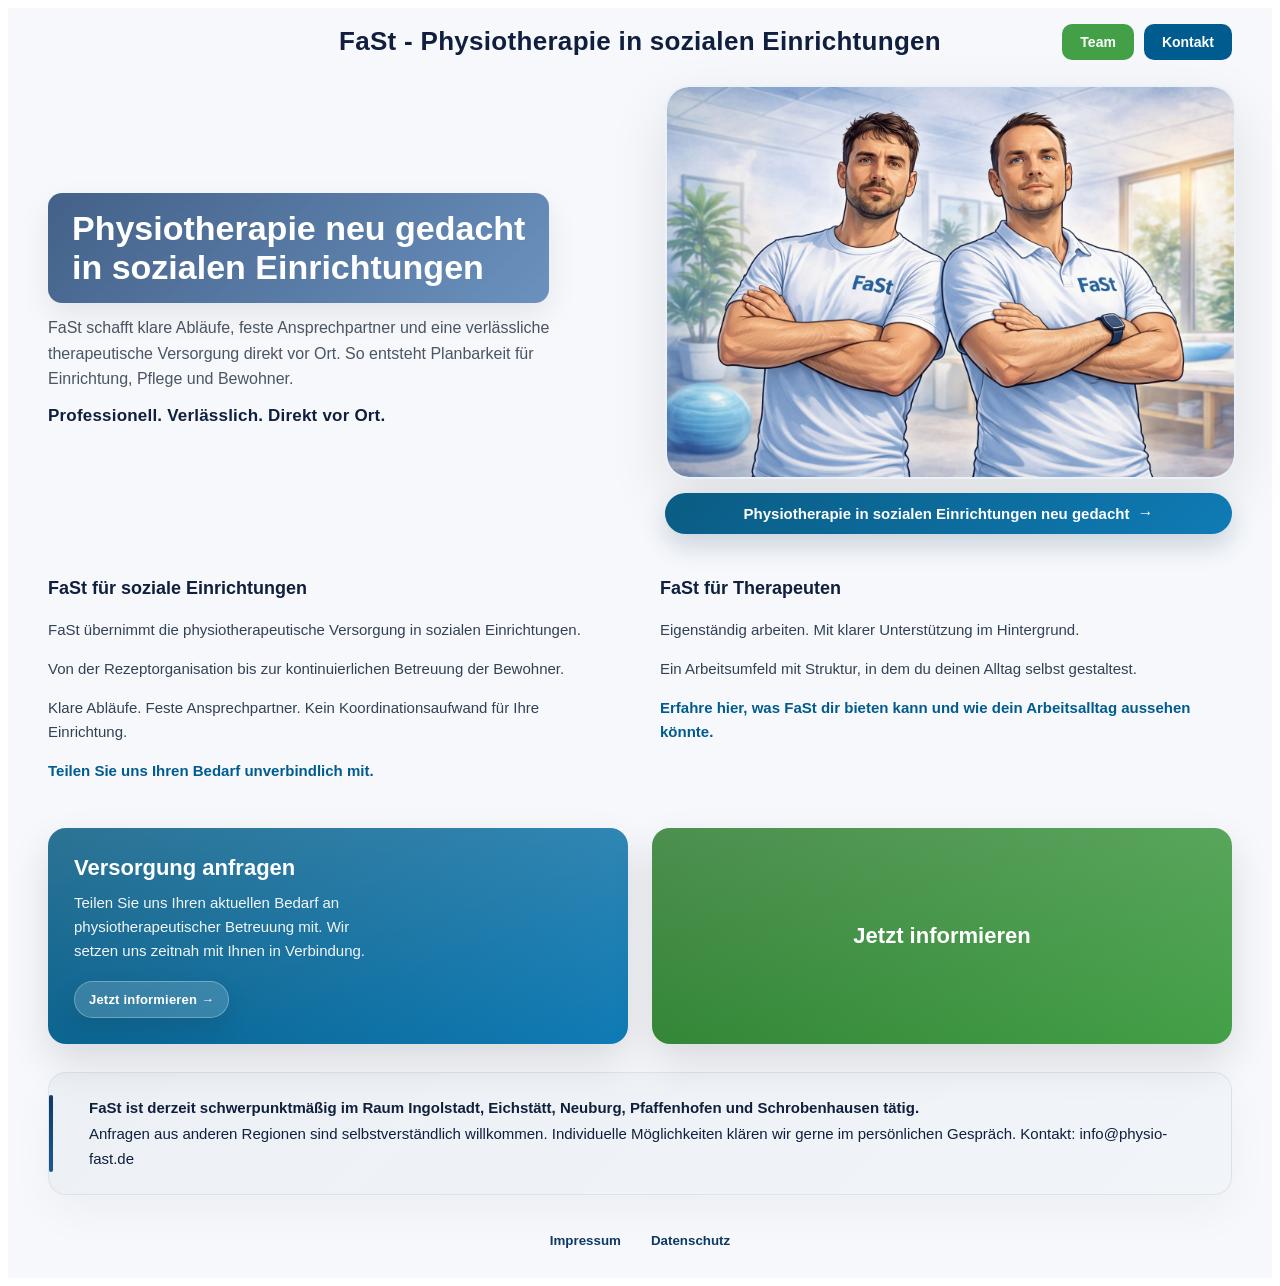
==== index.html @ 6f72098a "Add files via upload" ====
<!DOCTYPE html>
<html lang="de">
<head>
  <meta charset="UTF-8">
  <meta name="viewport" content="width=device-width, initial-scale=1.0">
  <title>FaSt – Physiotherapie in sozialen Einrichtungen</title>
  <link rel="stylesheet" href="css/style.css">
</head>
<body>
<div id="fast-hero">
<div class="fast-container">
    <!-- Header -->
    <div class="fast-header">
      <div class="fast-logo-text">FaSt - Physiotherapie in sozialen Einrichtungen</div>
      <div class="fast-header-actions">
        <button class="fast-header-btn fast-team-btn" id="btnTeam" type="button">Team</button>
        <button class="fast-header-btn fast-contact-btn" id="btnKontakt" type="button">Kontakt</button>
      </div>
    </div>

    <!-- Hero -->
    <div class="fast-hero-content">
      <div class="fast-text">
        <div class="headline-box">
          <h1>Physiotherapie neu gedacht<br>in sozialen Einrichtungen</h1>
        </div>

        <p>
          FaSt schafft klare Abläufe, feste Ansprechpartner und eine verlässliche therapeutische Versorgung direkt vor Ort.
          So entsteht Planbarkeit für Einrichtung, Pflege und Bewohner.
        </p>

        <div class="fast-subline">Professionell. Verlässlich. Direkt vor Ort.</div>
      </div>

      <div class="fast-image">
        <div class="fast-logo-card" id="btnFastInfo" role="button" tabindex="0" aria-label="Mehr über FaSt erfahren">
<img src="assets/bild-startseite.jpg" alt="Physiotherapie in sozialer Einrichtung" onerror="this.onerror=null;this.src='https://static.wixstatic.com/media/d74973_8f9525916bf040d19f8e4dbd513a578b~mv2.jpeg';">
        </div>
        <div class="fast-logo-cta" id="btnFastInfoText">Physiotherapie in sozialen Einrichtungen neu gedacht</div>
      </div>
    </div>

    <div class="fast-intro-row">
      <div class="fast-intro-col">
        <div class="fast-intro-title">FaSt für soziale Einrichtungen</div>
        <p>FaSt übernimmt die physiotherapeutische Versorgung in sozialen Einrichtungen.</p>
        <p>Von der Rezeptorganisation bis zur kontinuierlichen Betreuung der Bewohner.</p>
        <p>Klare Abläufe. Feste Ansprechpartner. Kein Koordinationsaufwand für Ihre Einrichtung.</p>
        <p class="fast-intro-cta">Teilen Sie uns Ihren Bedarf unverbindlich mit.</p>
        <button class="fast-inline-mobile-cta" id="btnEinrichtungMobile" type="button">Versorgung anfragen</button>
      </div>

      <div class="fast-intro-col">
        <div class="fast-intro-title">FaSt für Therapeuten</div>
        <p>Eigenständig arbeiten. Mit klarer Unterstützung im Hintergrund.</p>
        <p>Ein Arbeitsumfeld mit Struktur, in dem du deinen Alltag selbst gestaltest.</p>
        <p class="fast-intro-cta">Erfahre hier, was FaSt dir bieten kann und wie dein Arbeitsalltag aussehen könnte.</p>
      </div>
    </div>

    <!-- Cards -->
    <div class="fast-cards">
      <div class="fast-card einrichtung" id="btnEinrichtung">
        <h3>Versorgung anfragen</h3>
        <p>Teilen Sie uns Ihren aktuellen Bedarf an physiotherapeutischer Betreuung mit. Wir setzen uns zeitnah mit Ihnen in Verbindung.</p>
      </div>

      <div class="fast-card therapeut" id="btnTherapeut">
        <h3>Jetzt informieren</h3>
      </div>
    </div>

    <div class="fast-region-banner">
      <p>
        <strong>FaSt ist derzeit schwerpunktmäßig im Raum Ingolstadt, Eichstätt, Neuburg, Pfaffenhofen und Schrobenhausen tätig.</strong><br>
        Anfragen aus anderen Regionen sind selbstverständlich willkommen. Individuelle Möglichkeiten klären wir gerne im persönlichen Gespräch. Kontakt: info@physio-fast.de
      </p>
    </div>

    <!-- Footer Links -->
    <div class="fast-footer" aria-label="Rechtliches">
      <button type="button" id="btnOpenImpressum">Impressum</button>
      <button type="button" id="btnOpenDatenschutz">Datenschutz</button>
    </div>
  </div>

  <!-- ===== Modal: Einrichtung Flow ===== -->
  <div class="fast-modal-backdrop" id="modalEinrichtung">
    <div class="fast-modal" role="dialog" aria-modal="true">
      <div class="fast-modal-header">
        <div class="fast-modal-title">Einrichtung – Bedarf melden</div>
        <div class="fast-modal-close" id="closeEinrichtung">×</div>
      </div>

      <div class="fast-modal-body">
        <!-- Step 1 -->
        <div class="fast-step active" id="eStep1">
          <h2 class="fast-h">Bedarf unverbindlich melden</h2>
          <p class="fast-help">Mit wenigen Angaben helfen Sie uns, den Bedarf in Ihrer Einrichtung einzuschätzen. Wir melden uns zeitnah.</p>

          <div class="fast-grid">
            <div class="fast-field" style="grid-column: 1 / -1;">
              <label>Einrichtung (Name)<span class="fast-required">*</span></label>
              <input id="eName" type="text" placeholder="z. B. Seniorenzentrum Musterstadt">
            </div>

            <div class="fast-field" style="grid-column: 1 / -1;">
              <label>Adresse (Straße, Hausnummer)<span class="fast-required">*</span></label>
              <input id="eStreet" type="text" placeholder="z. B. Musterstraße 12">
            </div>

            <div class="fast-field">
              <label>PLZ<span class="fast-required">*</span></label>
              <input id="eZip" type="text" inputmode="numeric" placeholder="z. B. 12345">
            </div>

            <div class="fast-field">
              <label>Ort<span class="fast-required">*</span></label>
              <input id="eCity" type="text" placeholder="z. B. Musterstadt">
            </div>
          </div>

          <div class="fast-actions">
            <button class="fast-btn secondary" id="eCancel1">Abbrechen</button>
            <button class="fast-btn primary" id="eNext1">Weiter</button>
          </div>
        </div>

        <!-- Step 2 -->
        <div class="fast-step" id="eStep2">
          <h2 class="fast-h">Bedarfseinschätzung</h2>
          <p class="fast-help">Wie hoch schätzen Sie den Bedarf an Physiotherapie für Ihre Bewohner ein?</p>

          <div class="fast-field">
            <label>Geschätzte Anzahl Bewohner mit Bedarf *</label>
            <select id="eNeed">
              <option value="">Bitte auswählen …</option>
              <option>0–5</option>
              <option>5–15</option>
              <option>15–30</option>
              <option>30+</option>
            </select>
          </div>

          <div class="fast-note">Hinweis: Diese Angaben dienen ausschließlich der unverbindlichen Bedarfsermittlung.</div>

          <div class="fast-actions">
            <button class="fast-btn secondary" id="eBack2">Zurück</button>
            <button class="fast-btn primary" id="eNext2">Weiter</button>
          </div>
        </div>

        <!-- Step 3 -->
        <div class="fast-step" id="eStep3">
          <h2 class="fast-h">Ansprechpartner</h2>
          <p class="fast-help">Wie können wir Sie am besten erreichen? Uns erreichen Sie unter der E-Mail: info@physio-fast.de</p>

          <div class="fast-grid">
            <div class="fast-field">
              <label>Anrede</label>
              <select id="eSal">
                <option value="">—</option>
                <option>Frau</option>
                <option>Herr</option>
                <option>Divers</option>
              </select>
            </div>

            <div class="fast-field">
              <label>Name<span class="fast-required">*</span></label>
              <input id="eContactName" type="text" placeholder="Vor- und Nachname">
            </div>

            <div class="fast-field">
              <label>Telefon<span class="fast-required">*</span></label>
              <input id="ePhone" type="tel" placeholder="+49 …">
            </div>

            <div class="fast-field">
              <label>E-Mail<span class="fast-required">*</span></label>
<input id="eEmail" type="email" placeholder="name@einrichtung.de">
            </div>

            <div class="fast-field" style="grid-column: 1 / -1;">
              <label>Kurze Nachricht (optional)</label>
              <textarea id="eMsg" placeholder="Optional: Besonderheiten, Hinweise …"></textarea>
            </div>
          </div>

          <!-- Consent (required) -->
          <div class="fast-consent">
            <input type="checkbox" id="eConsent">
            <div class="fast-consent-text">
              Ich habe die <button type="button" id="eOpenDS">Datenschutzerklärung</button> gelesen und bin mit der Verarbeitung meiner Angaben zur Kontaktaufnahme einverstanden.
            </div>
          </div>

          <div class="fast-actions">
            <button class="fast-btn secondary" id="eBack3">Zurück</button>
            <button class="fast-btn primary" id="eSend">Direkt senden</button>
          </div>

          <div class="fast-note">
            Vielen Dank für Ihre Angaben. Diese dienen der unverbindlichen Bedarfsermittlung.
            Wir setzen uns nach Prüfung zeitnah mit Ihnen in Verbindung.
          </div>
        </div>

      </div>
    </div>
  </div>

  <!-- ===== Modal: Therapeut Flow ===== -->
  <div class="fast-modal-backdrop" id="modalTherapeut">
    <div class="fast-modal" role="dialog" aria-modal="true">
      <div class="fast-modal-header">
        <div class="fast-modal-title">Therapeut:in – Interesse</div>
        <div class="fast-modal-close" id="closeTherapeut">×</div>
      </div>

      <div class="fast-modal-body">

        <!-- tStep 1 -->
        <div class="fast-step active" id="tStep1">
          <h2 class="fast-h">Arbeitsfeld</h2>
          <p class="fast-help">
            Kannst du dir vorstellen, ausschließlich in sozialen Einrichtungen zu arbeiten?
            <br>
            <span style="color:#6b7280;">(z.&nbsp;B. Pflegeheime, Tagespflege, Lebenshilfe, Intensivpflege-WGs, usw.)</span>
          </p>

          <div class="fast-choice">
            <button class="fast-choice-btn" data-next="2" data-value="Ja">Ja</button>
            <button class="fast-choice-btn" data-next="2" data-value="Grundsätzlich ja">Grundsätzlich ja</button>
            <button class="fast-choice-btn" data-next="2" data-value="Traue ich mir zu">Traue ich mir zu</button>
          </div>

          <div class="fast-actions">
            <button class="fast-btn secondary" id="tCancel1">Abbrechen</button>
            <button class="fast-btn secondary" disabled style="opacity:.45; cursor:not-allowed;">Weiter</button>
          </div>
        </div>

        <!-- tStep 2 -->
        <div class="fast-step" id="tStep2">
          <h2 class="fast-h">Arbeitsweise</h2>
          <p class="fast-help">
            Kannst du dir vorstellen, deinen Therapiealltag weitgehend selbst zu strukturieren?
            <br>
            <span style="color:#6b7280;">Bei FaSt arbeitest du eigenständig, mit klarer Organisation und festen Ansprechpartnern im Hintergrund.</span>
          </p>

          <div class="fast-choice">
            <button class="fast-choice-btn" data-next="3" data-value="Ja">Ja</button>
            <button class="fast-choice-btn" data-next="3" data-value="Grundsätzlich ja">Grundsätzlich ja</button>
            <button class="fast-choice-btn" data-next="3" data-value="Traue ich mir zu">Traue ich mir zu</button>
          </div>

          <div class="fast-actions">
            <button class="fast-btn secondary" id="tBack2">Zurück</button>
            <button class="fast-btn secondary" disabled style="opacity:.45; cursor:not-allowed;">Weiter</button>
          </div>
        </div>

        <!-- tStep 3 -->
        <div class="fast-step" id="tStep3">
          <h2 class="fast-h">Zusatzqualifikationen</h2>
          <p class="fast-help">
            Hast du Zusatzqualifikationen? <span style="color:#6b7280;">(optional)</span><br>
            <span style="color:#6b7280;">Zusatzqualifikationen sind kein Muss.</span>
          </p>

          <div class="fast-checklist">
            <label class="fast-check"><input type="checkbox" id="tQualMT"> <span>Manuelle Therapie (MT)</span></label>
            <label class="fast-check"><input type="checkbox" id="tQualZNS"> <span>KG-ZNS</span></label>
            <label class="fast-check"><input type="checkbox" id="tQualMLD"> <span>MLD</span></label>
            <label class="fast-check"><input type="checkbox" id="tQualAzubi"> <span>In Ausbildung</span></label>
            <label class="fast-check"><input type="checkbox" id="tQualNone"> <span>Keine Zusatzqualifikation</span></label>
          </div>

          <div class="fast-note" id="tQualHint" style="display:none;">
            Auch ohne Zusatzqualifikation ist eine Zusammenarbeit möglich.
            Fortbildungen und Entwicklungsmöglichkeiten werden transparent im persönlichen Gespräch geklärt.
          </div>

          <div class="fast-actions">
            <button class="fast-btn secondary" id="tBack3">Zurück</button>
            <button class="fast-btn primary" id="tNext3">Weiter</button>
          </div>
        </div>

        <!-- tStep 4 -->
        <div class="fast-step" id="tStep4">
          <h2 class="fast-h">Modell</h2>
          <p class="fast-help">
            Spricht dich ein klar strukturiertes Versorgungsmodell in sozialen Einrichtungen an?
            <br>
            <span style="color:#6b7280;">FaSt steht für strukturierte Abläufe, feste Ansprechpartner und planbare Einsätze.</span>
          </p>

          <div class="fast-choice">
            <button class="fast-choice-btn" data-next="5" data-value="Ja">Ja</button>
            <button class="fast-choice-btn" data-next="5" data-value="Grundsätzlich ja">Grundsätzlich ja</button>
            <button class="fast-choice-btn" data-next="5" data-value="Traue ich mir zu">Traue ich mir zu</button>
          </div>

          <div class="fast-actions">
            <button class="fast-btn secondary" id="tBack4">Zurück</button>
            <button class="fast-btn secondary" disabled style="opacity:.45; cursor:not-allowed;">Weiter</button>
          </div>
        </div>

        <!-- tStep 5 -->
        <div class="fast-step" id="tStep5">
          <h2 class="fast-h">Rechne dir dein mögliches Gehalt aus</h2>
          <p class="fast-help">Sieh auf Basis deiner Angaben, welches Gehalt im FaSt-Modell möglich sein kann.</p>

          <div class="fast-grid" style="grid-template-columns: 1fr 1fr;">
            <div class="fast-field">
              <label>Stunden pro Woche<span class="fast-required">*</span></label>
              <input id="cHours" type="number" min="0" step="0.5" placeholder="z. B. 30">
            </div>
            <div class="fast-field">
              <label>Arbeitstage pro Woche<span class="fast-required">*</span></label>
              <select id="cDays">
                <option value="">Bitte auswählen …</option>
                <option value="5">5 Tage</option>
                <option value="4">4 Tage</option>
                <option value="3">3 Tage</option>
                <option value="2">2 Tage</option>
              </select>
            </div>
          </div>

          <div class="fast-note" style="margin-top:12px;">
            Du kannst optional angeben, wie sich dein Therapie-Mix voraussichtlich verteilt (20-Minuten-Takt).<br>
            <strong>Hinweis:</strong> Wenn du die Verteilung nicht schätzen kannst/willst, nimm 100% KG.
          </div>

          <div class="fast-grid" style="grid-template-columns: 1fr 1fr; margin-top:12px;">
            <div class="fast-field">
              <label>KG Anteil (%)</label>
              <input id="cKG" type="number" min="0" max="100" step="1" placeholder="z. B. 60">
            </div>

            <div class="fast-field" style="display:flex; flex-direction:column; gap:6px;">
              <label style="display:flex; align-items:center; gap:8px;">
                <input id="cUseMT" type="checkbox"> MT berücksichtigen
              </label>
              <input id="cMT" type="number" min="0" max="100" step="1" placeholder="z. B. 30" disabled>
            </div>

            <div class="fast-field" style="display:flex; flex-direction:column; gap:6px;">
              <label style="display:flex; align-items:center; gap:8px;">
                <input id="cUseZNS" type="checkbox"> KG-ZNS berücksichtigen
              </label>
              <input id="cZNS" type="number" min="0" max="100" step="1" placeholder="z. B. 10" disabled>
            </div>
          </div>

          <div class="fast-actions">
            <button class="fast-btn secondary" id="tBack5">Zurück</button>
            <button class="fast-btn primary" id="cCalc">Berechnen</button>
          </div>

          <div class="fast-note" id="cResultBox" style="display:none; margin-top:12px;">
            <div style="font-weight:800; color:#0f1f3d; font-size:16px; margin-bottom:6px;">Ergebnis (Orientierungswert)</div>
            <div id="cMonthly" style="font-size:14px; margin-bottom:4px;"></div>
            <div id="cYearly" style="font-size:14px;"></div>
          </div>

          <div class="fast-note" style="margin-top:12px;">
            Hinweis: Der Rechner dient der Orientierung. MLD und Urlaub werden aus Vereinfachungsgründen nicht berücksichtigt. Die Berechnung basiert auf Durchschnittswerten. Individuelle Rahmenbedingungen können im persönlichen Gespräch abgestimmt werden.
          </div>

          <div class="fast-actions" style="margin-top:14px;">
            <button class="fast-btn secondary" id="tBack5b">Zurück</button>
            <button class="fast-btn primary" id="tNext5">Weiter zu Kontakt</button>
          </div>
        </div>

        <!-- tStep 6 -->
        <div class="fast-step" id="tStep6">
          <h2 class="fast-h">Kontakt</h2>
          <p class="fast-help">Wenn das Modell grundsätzlich zu dir passt, trag hier kurz deine Kontaktdaten ein. Oder schreib uns direkt an info@physio-fast.de</p>

          <div class="fast-grid">
            <div class="fast-field">
              <label>m / w / d</label>
              <select id="tGender">
                <option value="">—</option>
                <option value="m">m</option>
                <option value="w">w</option>
                <option value="d">d</option>
              </select>
            </div>

            <div class="fast-field">
              <label>Name<span class="fast-required">*</span></label>
              <input id="tName" type="text" placeholder="Vor- und Nachname">
            </div>

            <div class="fast-field">
              <label>E-Mail<span class="fast-required">*</span></label>
<input id="tEmail" type="email" placeholder="name@mail.de">
            </div>

            <div class="fast-field">
              <label>Telefon (optional)</label>
              <input id="tPhone" type="tel" placeholder="+49 …">
            </div>

            <div class="fast-field">
              <label>PLZ<span class="fast-required">*</span></label>
              <input id="tZip" type="text" inputmode="numeric" placeholder="z. B. 86150">
            </div>

            <div class="fast-field">
              <label>Ort<span class="fast-required">*</span></label>
              <input id="tCity" type="text" placeholder="z. B. Ingolstadt">
            </div>
          </div>

          <!-- Consent (required) -->
          <div class="fast-consent">
            <input type="checkbox" id="tConsent">
            <div class="fast-consent-text">
              Ich habe die <button type="button" id="tOpenDS">Datenschutzerklärung</button> gelesen und bin mit der Verarbeitung meiner Angaben zur Kontaktaufnahme einverstanden.
            </div>
          </div>

          <div class="fast-actions">
            <button class="fast-btn secondary" id="tBack6">Zurück</button>
            <button class="fast-btn primary" id="tSend">Interesse direkt senden</button>
          </div>

          <div class="fast-note">Hinweis: Deine Angaben werden ausschließlich zur Kontaktaufnahme verwendet.</div>
        </div>

      </div>
    </div>
  </div>

  <!-- ===== FaSt Info Modal ===== -->
  <div id="fastInfoBackdrop" class="fast-info-backdrop">
    <div class="fast-info-modal" id="fastInfoModal" role="dialog" aria-modal="true">
      <div class="fast-modal-header">
        <div class="fast-modal-title">Wer wir sind</div>
        <div class="fast-modal-close" onclick="closeFastInfo()">×</div>
      </div>

      <div class="fast-info-hero">
        <img src="assets/bild-lerne-uns-kennen.jpg" alt="Therapie vor Ort in sozialer Einrichtung" onerror="this.onerror=null;this.src='https://static.wixstatic.com/media/d74973_8f9525916bf040d19f8e4dbd513a578b~mv2.jpeg';">
      </div>

      <div class="fast-info-body">
        <p class="fast-info-lead">
          Wir sind eine langjährig bestehende Praxis aus Ingolstadt. Seit März 2025 haben wir mit der Physiotherapie FaSt eine spezialisierte Abteilung aufgebaut, die neue Wege in der Versorgung sozialer Einrichtungen geht. Denn wir haben festgestellt, dass ein hoher Therapie Bedarf bei den Einrichtungen herrscht. Gleichzeitig stoßen klassische Praxismodelle häufig an ihre Grenzen, organistaroisch wie kapazitativ.
          <br><br>
          Unsere Therapeut:innen arbeiten ausschließlich vor Ort in Pflegeheimen, Tagespflegen, Lebenshilfeeinrichtungen, Intensivpflege-WGs und vergleichbaren sozialen Einrichtungen. Wir kommen direkt in die Einrichtung mit klaren Abläufen, festen Ansprechpartneren und einer langfristigen, planbaren Versorgung.
        </p>

        <div class="fast-info-grid">
          <div class="fast-info-card">
            <h3>Für Einrichtungen bedeutet FaSt:</h3>
            <ul>
              <li>Kontinuierliche, planbare Versorgung direkt vor Ort</li>
              <li>Klare Abläufe und feste Ansprechpartner</li>
              <li>Verlässliche Zusammenarbeit mit Pflege und Leitung</li>
              <li>Therapie, die strukturiert in den Alltag integriert ist</li>
            </ul>
          </div>

          <div class="fast-info-card">
            <h3>Für Patient:innen bedeutet FaSt:</h3>
            <ul>
              <li>Therapie ohne zusätzliche Wege – direkt in der Einrichtung</li>
              <li>Kontinuität durch regelmäßige Betreuung</li>
              <li>Ziele, die zu Alltags- und Pflegezielen passen</li>
              <li>Mehr Sicherheit durch abgestimmte Maßnahmen</li>
            </ul>
          </div>

          <div class="fast-info-card">
            <h3>Für Therapeut:innen bedeutet FaSt:</h3>
            <ul>
              <li>Eigenverantwortliches, mobiles Arbeiten mit Gestaltungsspielraum</li>
              <li>Flexible Zeiteinteilung &amp; freie Strukturiereung des Therapiealltags</li>
              <li>Keine klassische 20 Minuten Taktung</li>
              <li>Maximale Freiheit mit klarer Organisation</li>
            </ul>
          </div>
        </div>

        <div class="fast-actions" style="justify-content:flex-end; margin-top:16px;">
          <button class="fast-btn primary" type="button" onclick="closeFastInfo()">OK</button>
        </div>
      </div>
    </div>
  </div>

  <!-- ===== Modal: Team ===== -->
  <div id="fastTeamBackdrop" class="fast-team-backdrop">
    <div class="fast-team-modal" id="fastTeamModal" role="dialog" aria-modal="true" aria-labelledby="teamTitle">
      <div class="fast-modal-header">
        <div class="fast-modal-title" id="teamTitle">Unser Team</div>
        <div class="fast-modal-close" id="closeTeam">×</div>
      </div>

      <div class="fast-team-body">
        <p class="fast-team-lead">Ein erfahrenes Team, spezialisiert auf die physiotherapeutische Versorgung in sozialen Einrichtungen.</p>

        <div class="fast-team-list">
          <article class="fast-team-card" data-member="matthias">
            <div class="fast-team-visual">
              <img src="assets/team-matthias.jpg" alt="Matthias" onerror="this.style.display='none'; this.nextElementSibling.style.display='flex';">
              <div class="fast-team-placeholder">Bild Matthias</div>
            </div>
            <div class="fast-team-content">
              <h3>Matthias</h3>
              <div class="fast-team-role">Praxisinhaber</div>
              <div class="fast-team-tags">Osteopathie · Orthopädie</div>
              <p>Fokus auf nachhaltige Behandlung komplexer Beschwerden und individuelle Therapiekonzepte.</p>
            </div>
          </article>

          <article class="fast-team-card" data-member="alex">
            <div class="fast-team-visual">
              <img src="assets/team-alex.jpg" alt="Alex" onerror="this.style.display='none'; this.nextElementSibling.style.display='flex';">
              <div class="fast-team-placeholder">Bild Alex</div>
            </div>
            <div class="fast-team-content">
              <h3>Alex</h3>
              <div class="fast-team-role">Leitung FaSt</div>
              <div class="fast-team-tags">Geriatrie · Versorgung in sozialen Einrichtungen</div>
              <p>Verantwortlich für Organisation, Struktur und die therapeutische Betreuung vor Ort. Ansprechpartner für Einrichtungen und Therapeuten.</p>
            </div>
          </article>

          <article class="fast-team-card" data-member="therapeut-1">
            <div class="fast-team-visual">
              <img src="assets/team-therapeut-1.jpg" alt="Therapeut 1" onerror="this.style.display='none'; this.nextElementSibling.style.display='flex';">
              <div class="fast-team-placeholder">Bild Therapeut 1</div>
            </div>
            <div class="fast-team-content">
              <h3>Therapeut 1</h3>
              <div class="fast-team-role">Therapeut:in</div>
              <div class="fast-team-tags">Geriatrie · Atemtherapie · Orthopädie</div>
              <p>Schwerpunkt auf funktioneller Verbesserung und Unterstützung im Alltag.</p>
            </div>
          </article>

          <article class="fast-team-card" data-member="therapeut-2">
            <div class="fast-team-visual">
              <img src="assets/team-therapeut-2.jpg" alt="Therapeut 2" onerror="this.style.display='none'; this.nextElementSibling.style.display='flex';">
              <div class="fast-team-placeholder">Bild Therapeut 2</div>
            </div>
            <div class="fast-team-content">
              <h3>Therapeut 2</h3>
              <div class="fast-team-role">Therapeut:in</div>
              <div class="fast-team-tags">Geriatrie · Orthopädie · Mobilität im Alter</div>
              <p>Fokus auf sichere Mobilisation und Erhalt der Selbstständigkeit.</p>
            </div>
          </article>

          <article class="fast-team-card" data-member="therapeut-3">
            <div class="fast-team-visual">
              <img src="assets/team-therapeut-3.jpg" alt="Therapeut 3" onerror="this.style.display='none'; this.nextElementSibling.style.display='flex';">
              <div class="fast-team-placeholder">Bild Therapeut 3</div>
            </div>
            <div class="fast-team-content">
              <h3>Therapeut 3</h3>
              <div class="fast-team-role">Therapeut:in</div>
              <div class="fast-team-tags">Geriatrie · Orthopädie · mobile Therapie</div>
              <p>Fokus auf individuelle Therapieplanung und alltagsnahe Umsetzung im gewohnten Umfeld.</p>
            </div>
          </article>

          <article class="fast-team-card" data-member="therapeut-4">
            <div class="fast-team-visual">
              <img src="assets/team-therapeut-4.jpg" alt="Therapeut 4" onerror="this.style.display='none'; this.nextElementSibling.style.display='flex';">
              <div class="fast-team-placeholder">Bild Therapeut 4</div>
            </div>
            <div class="fast-team-content">
              <h3>Therapeut 4</h3>
              <div class="fast-team-role">Therapeut:in</div>
              <div class="fast-team-tags">Orthopädie · Geriatrie · mobile Versorgung</div>
              <p>Behandlung mit Fokus auf alltagsnahe Bewegungsabläufe und Stabilität.</p>
            </div>
          </article>

          <article class="fast-team-card" data-member="therapeut-5">
            <div class="fast-team-visual">
              <img src="assets/team-therapeut-5.jpg" alt="Therapeut 5" onerror="this.style.display='none'; this.nextElementSibling.style.display='flex';">
              <div class="fast-team-placeholder">Bild Therapeut 5</div>
            </div>
            <div class="fast-team-content">
              <h3>Therapeut 5</h3>
              <div class="fast-team-role">Therapeut:in</div>
              <div class="fast-team-tags">Geriatrie · Orthopädie</div>
              <p>Strukturierte Therapie mit Fokus auf Kräftigung und Stabilität.</p>
            </div>
          </article>

          <article class="fast-team-card" data-member="therapeut-6">
            <div class="fast-team-visual">
              <img src="assets/team-therapeut-6.jpg" alt="Therapeut 6" onerror="this.style.display='none'; this.nextElementSibling.style.display='flex';">
              <div class="fast-team-placeholder">Bild Therapeut 6</div>
            </div>
            <div class="fast-team-content">
              <h3>Therapeut 6</h3>
              <div class="fast-team-role">Therapeut:in</div>
              <div class="fast-team-tags">Orthopädie · Geriatrie · mobile Versorgung</div>
              <p>Aktivierende Therapie zur Förderung von Beweglichkeit und Kraft.</p>
            </div>
          </article>

          <article class="fast-team-card" data-member="therapeut-7">
            <div class="fast-team-visual">
              <img src="assets/team-therapeut-7.jpg" alt="Therapeut 7" onerror="this.style.display='none'; this.nextElementSibling.style.display='flex';">
              <div class="fast-team-placeholder">Bild Therapeut 7</div>
            </div>
            <div class="fast-team-content">
              <h3>Therapeut 7</h3>
              <div class="fast-team-role">Therapeut:in</div>
              <div class="fast-team-tags">Geriatrie · Orthopädie · mobile Versorgung</div>
              <p>Fokus auf langfristige Fortschritte und stabile Behandlungsergebnisse.</p>
            </div>
          </article>
        </div>

        <div class="fast-actions" style="justify-content:flex-end; margin-top:18px;">
          <button class="fast-btn primary" type="button" id="closeTeamBtn">OK</button>
        </div>
      </div>
    </div>
  </div>

  <!-- ===== Modal: Kontakt ===== -->
  <div class="fast-modal-backdrop" id="modalKontakt">
    <div class="fast-modal" role="dialog" aria-modal="true">
      <div class="fast-modal-header">
        <div class="fast-modal-title">Kontakt</div>
        <div class="fast-modal-close" id="closeKontakt">×</div>
      </div>

      <div class="fast-modal-body">
        <h2 class="fast-h">Schreiben Sie uns</h2>
        <p class="fast-help">Nutzen Sie das Formular, wir melden uns zeitnah zurück. Oder schreiben Sie uns eine E-Mail: info@physio-fast.de</p>

        <div class="fast-grid">
          <div class="fast-field">
            <label>Name<span class="fast-required">*</span></label>
            <input id="kName" type="text" placeholder="Vor- und Nachname">
          </div>

          <div class="fast-field">
            <label>E-Mail<span class="fast-required">*</span></label>
<input id="kEmail" type="email" placeholder="name@mail.de">
          </div>

          <div class="fast-field">
            <label>Telefon (optional)</label>
            <input id="kPhone" type="tel" placeholder="+49 …">
          </div>

          <div class="fast-field" style="grid-column:1 / -1;">
            <label>Nachricht<span class="fast-required">*</span></label>
            <textarea id="kMsg" placeholder="Tragen Sie hier Ihre Nachricht ein..."></textarea>
          </div>
        </div>

        <!-- Consent (required) -->
        <div class="fast-consent">
          <input type="checkbox" id="kConsent">
          <div class="fast-consent-text">
            Ich habe die <button type="button" id="kOpenDS">Datenschutzerklärung</button> gelesen und bin mit der Verarbeitung meiner Angaben zur Kontaktaufnahme einverstanden.
          </div>
        </div>

        <div class="fast-actions">
          <button class="fast-btn secondary" id="kCancel" type="button">Abbrechen</button>
          <button class="fast-btn primary" id="kSend" type="button">Nachricht direkt senden</button>
        </div>

        <div class="fast-note">Hinweis: Ihre Angaben werden ausschließlich zur Kontaktaufnahme verwendet.</div>
      </div>
    </div>
  </div>

  <!-- ===== Legal Modal (Impressum / Datenschutz) ===== -->
  <div id="fastLegalBackdrop" class="fast-legal-backdrop">
    <div class="fast-legal-modal" role="dialog" aria-modal="true" aria-labelledby="legalTitle">
      <div class="fast-modal-header">
        <div class="fast-modal-title" id="legalTitle">Rechtliches</div>
        <div class="fast-modal-close" id="closeLegal">×</div>
      </div>

      <div class="fast-legal-body" id="legalBody">
        <!-- wird per JS befüllt -->
      </div>
    </div>
  </div>
</div>
  <script src="https://cdn.jsdelivr.net/npm/@emailjs/browser@4/dist/email.min.js"></script>
  <script src="js/script.js"></script>
</body>
</html>
---- css/style.css ----
#fast-hero{
      font-family:-apple-system,BlinkMacSystemFont,"Segoe UI",Roboto,Arial,sans-serif;
      background:#f6f8fb;
      padding:18px 40px;
    }
    .fast-container{max-width:1200px;margin:auto;}

    /* Header */
    .fast-header{
      display:flex;justify-content:center;align-items:center;
      margin-bottom:28px;position:relative;
    }
    .fast-logo-text{
      font-weight:700;font-size:26px;letter-spacing:.3px;
      color:#0f1f3d;text-align:center;
    }
    .fast-header-actions{position:absolute;right:0;display:flex;gap:10px;align-items:center;}
    .fast-header-btn{
      display:inline-block;padding:10px 18px;color:#fff;
      border-radius:10px;text-decoration:none;font-weight:600;font-size:14px;
      transition:all .2s ease;border:0;cursor:pointer;
    }
    .fast-header-btn:hover{
      transform:translateY(-1px);
      box-shadow:0 8px 20px rgba(0,0,0,.15);
    }
    .fast-contact-btn{background-color:#005b8f;}
    .fast-contact-btn:hover{background-color:#004a73;}
    .fast-team-btn{background-color:#43a047;}
    .fast-team-btn:hover{background-color:#2f7d32;}

    /* Hero */
    .fast-hero-content{display:flex;align-items:center;gap:50px;}
    .fast-text{flex:1;}
    .headline-box{
      display:inline-block;
      background:linear-gradient(135deg,rgba(35,70,115,.85),rgba(60,110,170,.75));
      padding:16px 24px;border-radius:14px;backdrop-filter:blur(2px);
      box-shadow:0 12px 30px rgba(0,0,0,.08);margin-bottom:12px;
    }
    .headline-box h1{margin:0;font-size:34px;font-weight:600;line-height:1.15;color:#fff;}
    .fast-text p{font-size:16px;color:#4b5563;margin:0 0 10px 0;line-height:1.6;}
    .fast-subline{font-weight:800;margin-top:14px;font-size:17px;color:#0f1f3d;letter-spacing:.2px;}
    .fast-image{flex:1;display:flex;flex-direction:column;align-items:flex-start;}
    .fast-image img{width:100%;height:auto;display:block;border-radius:16px;box-shadow:0 20px 60px rgba(0,0,0,.1);}

    .fast-intro-row{display:flex;gap:40px;margin:40px 0 30px 0;}
    .fast-intro-col{flex:1;font-size:15px;line-height:1.6;color:#334155;}
    .fast-intro-title{font-size:18px;font-weight:700;margin-bottom:14px;color:#0f1f3d;}
    .fast-intro-cta{margin-top:14px;font-weight:700;color:#005b8f;}
    .fast-inline-mobile-cta{display:none;}

    /* Cards */
    .fast-cards{display:flex;gap:24px;margin-top:20px;}
    .fast-card{
      flex:1;
      padding:26px;
      border-radius:18px;
      color:#fff;
      box-shadow:0 18px 40px rgba(0,0,0,.12);
      transition:all .25s ease;
      cursor:pointer;
      border:0;
      position:relative;
      overflow:hidden;
    }
    .fast-card:before{
      content:"";
      position:absolute;
      inset:0;
      background:linear-gradient(180deg,rgba(255,255,255,.14),rgba(255,255,255,0));
      pointer-events:none;
    }
    .fast-card.einrichtung:after{
      content:"Jetzt informieren →";
      display:inline-flex;
      align-items:center;
      justify-content:center;
      margin-top:18px;
      padding:10px 14px;
      border-radius:999px;
      background:rgba(255,255,255,.16);
      border:1px solid rgba(255,255,255,.28);
      color:#fff;
      font-size:13px;
      font-weight:800;
      letter-spacing:.2px;
      box-shadow:0 10px 24px rgba(0,0,0,.10);
    }
    .fast-card h3,.fast-card p{position:relative;z-index:1;}
    .fast-card h3{margin:0 0 10px 0;font-size:22px;line-height:1.25;color:#fff;}
    .fast-card p{margin:0;font-size:15px;color:rgba(255,255,255,.94);line-height:1.6;max-width:38ch;}
    .fast-card:hover,.fast-card:focus-visible{transform:translateY(-6px);box-shadow:0 24px 52px rgba(0,0,0,.18);}
    .fast-card:focus-visible{outline:3px solid rgba(15,31,61,.2);outline-offset:2px;}
    .fast-card.einrichtung{background:linear-gradient(135deg,#0a5c83 0%,#0f7bb5 100%);}
    .fast-card.therapeut{background:linear-gradient(135deg,#2f7d32 0%,#43a047 100%);}
    .fast-card.therapeut{display:flex;align-items:center;justify-content:center;text-align:center;}
    .fast-card.therapeut h3{margin:0;}

    .fast-region-banner{
      margin-top:28px;padding:22px 26px;border-radius:18px;
      background:linear-gradient(135deg,rgba(15,58,99,.04),rgba(15,58,99,.02));
      border:1px solid rgba(15,58,99,.08);
      color:#0f1f3d;font-size:15px;line-height:1.7;
      box-shadow:0 18px 45px rgba(0,0,0,.04);position:relative;
    }
    .fast-region-banner:before{
      content:"";position:absolute;left:0;top:22px;bottom:22px;width:4px;border-radius:4px;
      background:linear-gradient(180deg,#0f3a63,#1b5a92);
    }
    .fast-region-banner p{margin:0 0 0 14px;}
    .fast-region-banner strong{font-weight:700;}


    /* Footer (Impressum/Datenschutz) */
    .fast-footer{
      margin-top:18px;
      display:flex;
      justify-content:center;
      gap:14px;
      padding:14px 0 6px;
      color:#6b7280;
      font-size:13px;
    }
    .fast-footer button{
      border:0;background:transparent;color:#0f3a63;
      font-weight:700;cursor:pointer;padding:6px 8px;border-radius:10px;
    }
    .fast-footer button:hover{background:rgba(15,58,99,.06);}

    /* Responsive */
    @media (max-width: 900px){
      #fast-hero{padding:14px 14px;}
      .fast-container{max-width:100%;}
      .fast-header{flex-direction:column;align-items:flex-start;justify-content:flex-start;gap:10px;margin-bottom:20px;}
      .fast-logo-text{text-align:left;font-size:20px;line-height:1.3;max-width:100%;}
      .fast-header-actions{position:static;right:auto;width:100%;justify-content:flex-start;flex-wrap:wrap;}
      .fast-header-btn{align-self:flex-start;width:auto;}
      .fast-hero-content{flex-direction:column;gap:22px;}
      .fast-text,.fast-image{width:100%;}
      .headline-box{display:block;width:100%;padding:14px 16px;border-radius:14px;box-sizing:border-box;}
      .headline-box h1{font-size:24px;line-height:1.2;}
      .fast-text p{font-size:15px;line-height:1.6;}
      .fast-subline{font-size:16px;line-height:1.4;}
      .fast-image img{width:100%;height:auto;display:block;}
      .fast-image{align-items:stretch;}
      .fast-logo-card{aspect-ratio:16 / 10;border-radius:20px;}
      .fast-logo-card img{border-radius:18px;}
      .fast-logo-cta{width:100%;justify-content:center;}
      .fast-intro-row{flex-direction:column;gap:20px;margin:28px 0 24px 0;}
      .fast-intro-col{font-size:15px;}
      .fast-intro-title{font-size:17px;margin-bottom:10px;}
      .fast-inline-mobile-cta{display:inline-flex;align-items:center;justify-content:center;width:100%;margin-top:14px;padding:16px 18px;border:0;border-radius:16px;background:linear-gradient(135deg,#0a5c83 0%,#0f7bb5 100%);color:#fff;font-size:16px;font-weight:800;line-height:1.3;box-shadow:0 18px 40px rgba(0,0,0,.12);cursor:pointer;text-align:center;}
      .fast-inline-mobile-cta:hover,.fast-inline-mobile-cta:focus-visible{transform:translateY(-2px);box-shadow:0 22px 46px rgba(0,0,0,.16);}
      .fast-inline-mobile-cta::after{content:" →";font-size:16px;line-height:1;}
      .fast-card.einrichtung{display:none;}
      .fast-cards{flex-direction:column;gap:14px;margin-top:16px;}
      .fast-card{padding:22px 18px;}
      .fast-card h3{font-size:20px;line-height:1.3;}
      .fast-card p{font-size:14px;line-height:1.55;}
      .fast-card:after{margin-top:16px;font-size:13px;}
      .fast-region-banner{margin-top:20px;padding:18px 16px 18px 18px;border-radius:16px;font-size:14px;line-height:1.6;}
      .fast-region-banner p{margin:0 0 0 10px;}
      .fast-footer{flex-wrap:wrap;gap:8px;margin-top:14px;padding-bottom:0;}
      .fast-grid{grid-template-columns:1fr !important;gap:10px;}
      .fast-field input,.fast-field select,.fast-field textarea{font-size:16px;box-sizing:border-box;width:100%;}
      .fast-actions{flex-direction:column;align-items:stretch;}
      .fast-actions .fast-btn{width:100%;}
      .fast-modal-backdrop,.fast-info-backdrop,.fast-legal-backdrop,.fast-team-backdrop{padding:10px;align-items:flex-start;overflow-y:auto;-webkit-overflow-scrolling:touch;}
      .fast-modal,.fast-info-modal,.fast-legal-modal,.fast-team-modal{width:100%;border-radius:16px;max-height:calc(100dvh - 20px);margin:auto 0;}
      .fast-modal-header{padding:14px 14px;}
      .fast-modal-title{font-size:15px;padding-right:8px;}
      .fast-modal-body,.fast-info-body,.fast-legal-body,.fast-team-body{padding:14px;}
      .fast-h{font-size:19px;line-height:1.3;}
      .fast-help{font-size:15px;line-height:1.55;}
      .fast-choice-btn{padding:14px 12px;font-size:15px;}
      .fast-check{align-items:flex-start;}
      .fast-info-hero{height:220px;}
      .fast-info-grid{grid-template-columns:1fr;gap:12px;}
    }

    @media (max-width: 520px){
      #fast-hero{padding:12px 12px;}
      .fast-logo-text{font-size:18px;}
      .headline-box{padding:13px 14px;}
      .headline-box h1{font-size:22px;}
      .fast-text p{font-size:14px;}
      .fast-subline{font-size:15px;}
      .fast-card{padding:18px 16px;border-radius:14px;}
      .fast-region-banner{font-size:13.5px;padding:16px 14px 16px 16px;}
      .fast-footer button{font-size:13px;}
      .fast-modal-header{padding:12px 12px;}
      .fast-modal-body,.fast-info-body,.fast-legal-body,.fast-team-body{padding:12px;}
      .fast-info-hero{height:180px;}
      .fast-btn{padding:12px 14px;font-size:14px;min-height:44px;}
      .fast-modal{max-height:calc(100dvh - 12px);}
      .fast-modal-backdrop{padding:6px;}
    }

    /* ===== Modal / App-Flow ===== */
    .fast-modal-backdrop{
      position:fixed;inset:0;background:rgba(15,31,61,.45);
      display:none;align-items:center;justify-content:center;padding:18px;z-index:99999;
    }
    .fast-modal{
      width:min(720px,100%);background:#fff;border-radius:18px;
      box-shadow:0 30px 90px rgba(0,0,0,.25);overflow:hidden;
      display:flex;flex-direction:column;max-height:calc(100dvh - 36px);
    }
    .fast-modal-header{
      display:flex;align-items:center;justify-content:space-between;padding:16px 18px;
      background:linear-gradient(90deg,rgba(15,58,99,.08),rgba(27,90,146,.04));
      border-bottom:1px solid #e6e9ef;position:relative;
    }
    .fast-modal-header:after{
      content:"";position:absolute;left:0;right:0;bottom:0;height:3px;
      background:linear-gradient(90deg,#0f3a63,#68a63f);opacity:.85;
    }
    .fast-modal-title{font-weight:900;color:#0f1f3d;font-size:16px;}
    .fast-modal-close{
      cursor:pointer;font-size:22px;line-height:1;color:#0f1f3d;
      padding:6px 10px;border-radius:10px;
    }
    .fast-modal-close:hover{background:#e9eef7;}

    #modalEinrichtung .fast-modal-header{
      background:#005b8f;
    }
    #modalEinrichtung .fast-modal-header:after{
      background:#005b8f;
    }
    #modalEinrichtung .fast-modal-title,
    #modalEinrichtung .fast-modal-close{
      color:#ffffff;
    }
    #modalEinrichtung .fast-modal-close:hover{
      background:rgba(255,255,255,.14);
    }

    #modalTherapeut .fast-modal-header{
      background:#43a047;
    }
    #modalTherapeut .fast-modal-header:after{
      background:#43a047;
    }
    #modalTherapeut .fast-modal-title,
    #modalTherapeut .fast-modal-close{
      color:#ffffff;
    }
    #modalTherapeut .fast-modal-close:hover{
      background:rgba(255,255,255,.14);
    }

    .fast-modal-body{padding:18px;flex:1 1 auto;overflow-y:auto;-webkit-overflow-scrolling:touch;min-height:0;touch-action:pan-y;overscroll-behavior:contain;}

    .fast-step{display:none;opacity:0;transform:translateY(6px);transition:opacity 200ms ease,transform 200ms ease;}
    .fast-step.active{display:block;opacity:1;transform:translateY(0);}

    .fast-h{margin:0 0 6px 0;color:#0f1f3d;font-size:20px;font-weight:700;}
    .fast-help{font-size:16px;font-weight:500;color:#1f2937;line-height:1.6;margin-top:8px;margin-bottom:14px;}

    .fast-grid{display:grid;grid-template-columns:1fr 1fr;gap:12px;}
    .fast-field{display:flex;flex-direction:column;gap:6px;}
    .fast-field label{font-size:12px;color:#374151;font-weight:600;}
    .fast-field input,.fast-field select,.fast-field textarea{
      border:1px solid #d6dbe6;border-radius:12px;padding:10px 12px;font-size:14px;outline:none;
    }
    .fast-field textarea{min-height:90px;resize:vertical;}

    .fast-actions{display:flex;justify-content:space-between;gap:10px;margin-top:16px;}
    .fast-btn{border:none;border-radius:12px;padding:10px 14px;font-size:14px;cursor:pointer;font-weight:700;}
    .fast-btn.secondary{background:#eef2f7;color:#0f1f3d;}
    .fast-btn.primary{background:#0f3a63;color:#fff;border:1px solid #0f3a63;}
    .fast-btn.primary:hover{background:#1b5a92;border-color:#1b5a92;}
    .fast-btn.secondary:hover{background:#e6ebf3;}

    .fast-note{
      margin-top:12px;padding:10px 12px;background:#f6f8fb;border:1px solid #e6e9ef;border-radius:12px;
      color:#4b5563;font-size:13px;line-height:1.4;
    }
    .fast-required{color:#d32f2f;margin-left:4px;font-weight:700;}

    /* Consent (Checkbox + Links) */
    .fast-consent{
      margin-top:14px;
      padding:10px 12px;
      border:1px solid #e6e9ef;
      background:#fff;
      border-radius:14px;
      display:flex;
      gap:10px;
      align-items:flex-start;
    }
    .fast-consent input{margin-top:2px;transform:scale(1.05);}
    .fast-consent-text{font-size:13px;line-height:1.45;color:#334155;}
    .fast-consent a,.fast-consent button{
      color:#0f3a63;font-weight:800;text-decoration:none;
      background:transparent;border:0;cursor:pointer;padding:0;
    }
    .fast-consent a:hover,.fast-consent button:hover{text-decoration:underline;}

    /* ===== Therapeut choices ===== */
    .fast-choice{display:grid;gap:10px;margin-top:10px;}
    .fast-choice-btn{
      border:1px solid #e6e9ef;background:#fff;color:#0f1f3d;border-radius:14px;
      padding:12px 12px;font-weight:800;cursor:pointer;
      transition:transform .2s ease,box-shadow .2s ease,border-color .2s ease;text-align:left;
    }
    .fast-choice-btn:hover{
      transform:translateY(-2px);box-shadow:0 10px 22px rgba(15,58,99,.10);
      border-color:rgba(15,58,99,.35);
    }
    .fast-checklist{display:grid;gap:10px;}
    .fast-check{display:flex;align-items:center;gap:10px;padding:10px 12px;border:1px solid #e6e9ef;border-radius:14px;background:#fff;}
    .fast-check input{transform:scale(1.05);}

    /* Logo card hover */
    .fast-logo-card{
      width:100%;
      aspect-ratio: 16 / 11;
      cursor:pointer;
      border:2px solid transparent;
      border-radius:24px;
      transition:transform .18s ease,box-shadow .18s ease,border-color .18s ease;
      overflow:hidden;
      background:#eaf1f8;
      box-shadow:0 22px 58px rgba(0,0,0,.10);
    }
    .fast-logo-card img{
      width:100%;
      height:100%;
      object-fit:cover;
      object-position:center;
      display:block;
      border-radius:22px;
      box-shadow:none;
    }
    .fast-logo-card:hover{
      transform:translateY(-2px);border-color:#005b8f;box-shadow:0 18px 50px rgba(0,0,0,.10);
    }
    .fast-logo-cta{
      margin-top:14px;
      display:inline-flex;
      align-items:center;
      justify-content:center;
      gap:8px;
      padding:12px 18px;
      border-radius:999px;
      background:linear-gradient(135deg,#0a5c83,#0f7bb5);
      color:#fff;
      cursor:pointer;
      transition:all .2s ease;
      font-weight:800;
      font-size:15px;
      box-shadow:0 12px 26px rgba(15,58,99,.18);
      max-width:100%;
      width:100%;
      box-sizing:border-box;
      white-space:normal;
      text-align:center;
    }
    .fast-logo-cta:after{content:"→";font-size:16px;line-height:1;}
    .fast-logo-cta:hover{transform:translateY(-2px);box-shadow:0 16px 34px rgba(15,58,99,.24);}

    /* ===== FaSt Info Modal (Logo click) – GROß ===== */
    .fast-info-backdrop{
      position:fixed;inset:0;background:rgba(10,20,30,.45);
      z-index:99998;display:none;align-items:center;justify-content:center;padding:22px;
    }
    .fast-info-backdrop.active{display:flex;}
    .fast-info-modal{
      position:relative;width:min(980px,calc(100vw - 32px));
      background:#fff;border-radius:18px;box-shadow:0 30px 90px rgba(0,0,0,.25);
      overflow:hidden;max-height:calc(100vh - 44px);overflow:auto;
    }
    .fast-info-hero{position:relative;width:100%;height:320px;background:#eef2f7;overflow:hidden;}
    .fast-info-hero img{
      width:100%;height:100%;object-fit:cover;
      object-position:50% 20%;display:block;
    }
    .fast-info-hero:after{
      content:"";position:absolute;inset:0;
      background:linear-gradient(180deg,rgba(15,31,61,.10),rgba(15,31,61,0) 55%,rgba(255,255,255,.60));
      pointer-events:none;
    }
    .fast-info-body{padding:18px 20px 20px;}
    .fast-info-lead{
      margin:0 0 14px 0;color:#1f2937;font-size:16px;line-height:1.65;font-weight:500;max-width:920px;
    }
    .fast-info-grid{display:grid;grid-template-columns:1fr 1fr 1fr;gap:14px;margin-top:14px;}
    @media(max-width:900px){
      .fast-info-hero{height:240px;}
      .fast-info-grid{grid-template-columns:1fr;}
    }
    .fast-info-card{
      background:#fff;border:1px solid rgba(15,58,99,.12);border-radius:16px;padding:14px 14px 12px;
      box-shadow:0 14px 35px rgba(0,0,0,.04);position:relative;overflow:hidden;
    }
    .fast-info-card:before{
      content:"";position:absolute;left:0;top:14px;bottom:14px;width:4px;border-radius:4px;
      background:linear-gradient(180deg,#0f3a63,#1b5a92);opacity:.95;
    }
    .fast-info-card h3{margin:0 0 10px 0;padding-left:12px;font-size:16px;font-weight:900;color:#0f1f3d;}
    .fast-info-card ul{margin:0;padding-left:28px;color:#334155;line-height:1.55;font-size:14px;}
    .fast-info-card li{margin:8px 0;}

    /* ===== Team Modal ===== */
    .fast-team-backdrop{
      position:fixed;inset:0;background:rgba(10,20,30,.45);
      z-index:99998;display:none;align-items:center;justify-content:center;padding:22px;
    }
    .fast-team-backdrop.active{display:flex;}
    .fast-team-modal{
      width:min(980px,calc(100vw - 32px));
      background:#fff;border-radius:18px;box-shadow:0 30px 90px rgba(0,0,0,.25);
      overflow:hidden;max-height:calc(100vh - 44px);display:flex;flex-direction:column;
    }
    .fast-team-body{padding:18px 20px 20px;overflow:auto;}
    .fast-team-lead{margin:0 0 16px 0;color:#1f2937;font-size:16px;line-height:1.65;font-weight:500;max-width:920px;}
    .fast-team-list{display:flex;flex-direction:column;gap:14px;}
    .fast-team-card{
      display:grid;grid-template-columns:150px 1fr;gap:18px;align-items:center;
      background:#fff;border:1px solid rgba(15,58,99,.12);border-radius:18px;padding:16px;
      box-shadow:0 14px 35px rgba(0,0,0,.04);position:relative;overflow:hidden;
    }
    .fast-team-card:before{
      content:"";position:absolute;left:0;top:16px;bottom:16px;width:4px;border-radius:4px;
      background:linear-gradient(180deg,#0f3a63,#43a047);opacity:.95;
    }
    .fast-team-visual{position:relative;width:100%;aspect-ratio:1 / 1;border-radius:16px;overflow:hidden;background:#eef2f7;}
    .fast-team-visual img{width:100%;height:100%;object-fit:cover;display:block;}
    .fast-team-placeholder{
      position:absolute;inset:0;display:none;align-items:center;justify-content:center;text-align:center;
      padding:16px;font-size:15px;font-weight:800;color:#0f3a63;
      background:linear-gradient(135deg,rgba(15,58,99,.08),rgba(67,160,71,.10));
    }
    .fast-team-content h3{margin:0;color:#0f1f3d;font-size:22px;font-weight:900;}
    .fast-team-role{margin-top:4px;color:#0f3a63;font-size:14px;font-weight:800;}
    .fast-team-tags{margin-top:10px;color:#334155;font-size:14px;font-weight:700;line-height:1.5;}
    .fast-team-content p{margin:10px 0 0;color:#334155;font-size:15px;line-height:1.65;}
    @media(max-width:900px){
      .fast-team-card{grid-template-columns:112px 1fr;gap:14px;padding:14px;}
      .fast-team-content h3{font-size:20px;}
    }
    @media(max-width:640px){
      .fast-team-card{grid-template-columns:1fr;}
      .fast-team-visual{max-width:140px;}
      .fast-team-content h3{font-size:19px;}
      .fast-team-tags,.fast-team-content p{font-size:14px;}
    }

    /* ===== Legal Modal (Impressum / Datenschutz) ===== */
    .fast-legal-backdrop{
      position:fixed;inset:0;background:rgba(10,20,30,.45);
      z-index:99997;display:none;align-items:center;justify-content:center;padding:22px;
    }
    .fast-legal-backdrop.active{display:flex;}
    .fast-legal-modal{
      width:min(980px,calc(100vw - 32px));
      background:#fff;border-radius:18px;box-shadow:0 30px 90px rgba(0,0,0,.25);
      overflow:hidden;max-height:calc(100vh - 44px);
      display:flex;flex-direction:column;
    }
    .fast-legal-body{
      padding:18px 20px 20px;
      overflow:auto;
    }
    .fast-legal-body h2{
      margin:10px 0 8px;font-size:18px;font-weight:900;color:#0f1f3d;
    }
    .fast-legal-body p,.fast-legal-body li{
      font-size:14px;line-height:1.65;color:#334155;
    }
    .fast-legal-body ul{margin:8px 0 14px 18px;}
    .fast-legal-body .small{color:#6b7280;font-size:12px;line-height:1.45;}
    .fast-legal-body a{color:#0f3a63;font-weight:800;text-decoration:none;}
    .fast-legal-body a:hover{text-decoration:underline;}
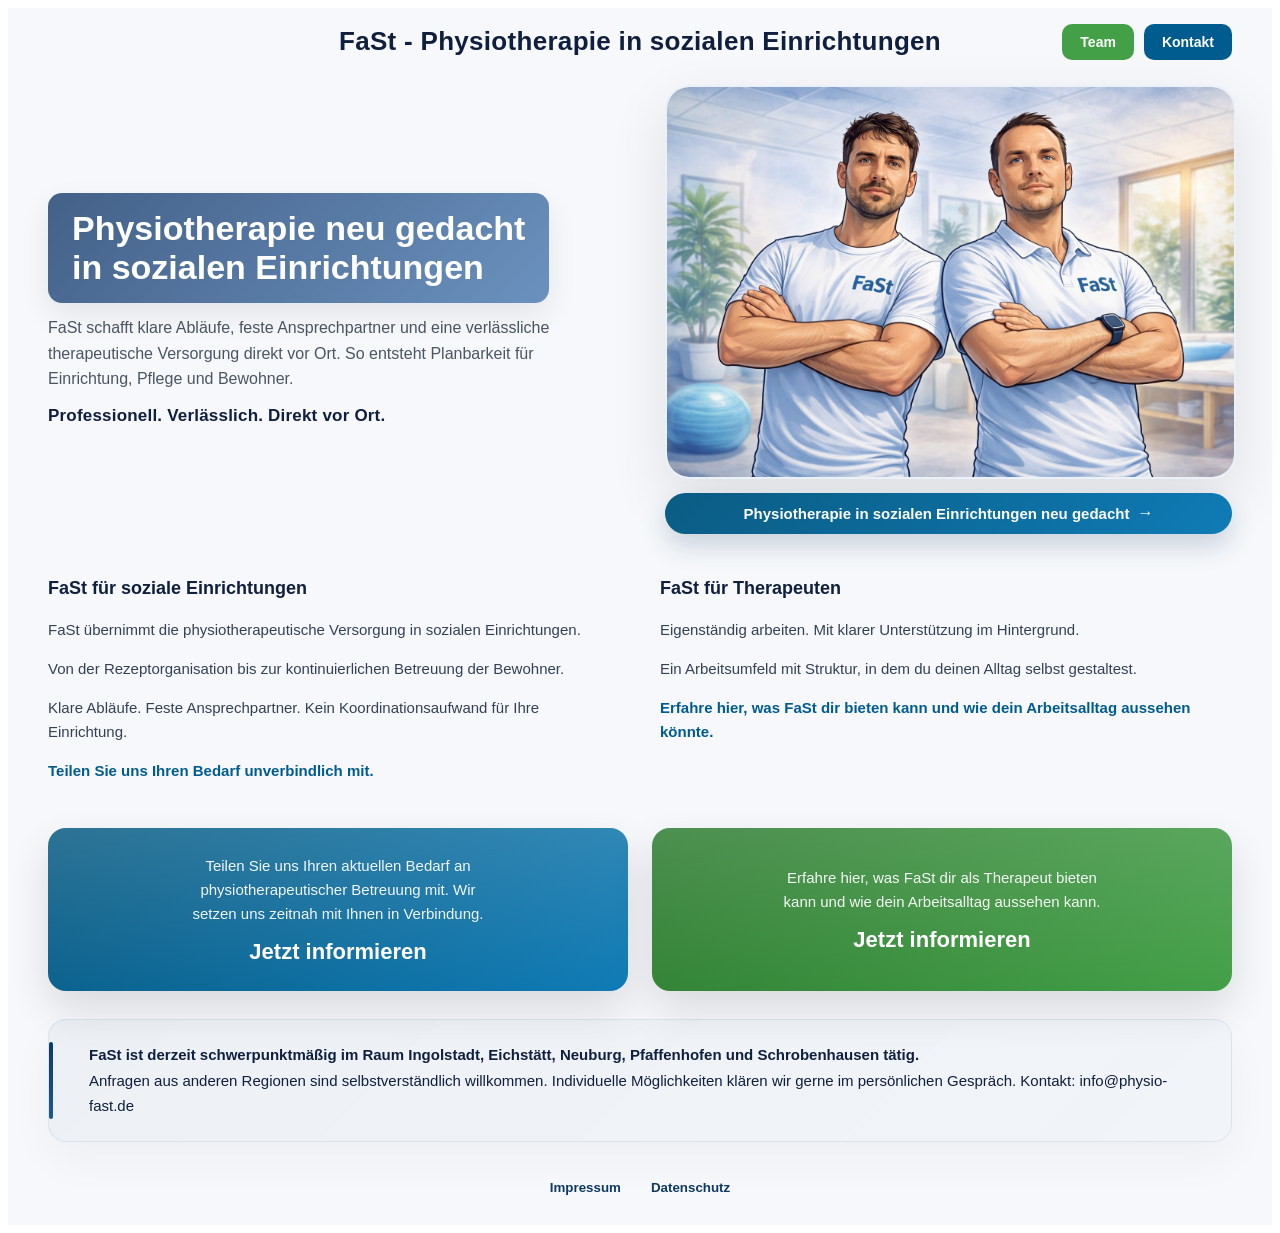
==== commit 89100d0c: "Add files via upload" ====
--- a/index.html
+++ b/index.html
@@ -62,11 +62,12 @@
     <!-- Cards -->
     <div class="fast-cards">
       <div class="fast-card einrichtung" id="btnEinrichtung">
-        <h3>Versorgung anfragen</h3>
-        <p>Teilen Sie uns Ihren aktuellen Bedarf an physiotherapeutischer Betreuung mit. Wir setzen uns zeitnah mit Ihnen in Verbindung.</p>
+        <p class="fast-einrichtung-desktop-text">Teilen Sie uns Ihren aktuellen Bedarf an physiotherapeutischer Betreuung mit. Wir setzen uns zeitnah mit Ihnen in Verbindung.</p>
+        <h3>Jetzt informieren</h3>
       </div>
 
       <div class="fast-card therapeut" id="btnTherapeut">
+        <p class="fast-therapeut-desktop-text">Erfahre hier, was FaSt dir als Therapeut bieten kann und wie dein Arbeitsalltag aussehen kann.</p>
         <h3>Jetzt informieren</h3>
       </div>
     </div>
@@ -538,10 +539,10 @@
             </div>
           </article>
 
-          <article class="fast-team-card" data-member="therapeut-1">
-            <div class="fast-team-visual">
-              <img src="assets/team-therapeut-1.jpg" alt="Therapeut 1" onerror="this.style.display='none'; this.nextElementSibling.style.display='flex';">
-              <div class="fast-team-placeholder">Bild Therapeut 1</div>
+          <article class="fast-team-card" data-member="tatjana">
+            <div class="fast-team-visual">
+              <img src="assets/team-tatjana.jpg" alt="Tatjana" onerror="this.style.display='none'; this.nextElementSibling.style.display='flex';">
+              <div class="fast-team-placeholder">Bild Tatjana</div>
             </div>
             <div class="fast-team-content">
               <h3>Therapeut 1</h3>
@@ -551,10 +552,10 @@
             </div>
           </article>
 
-          <article class="fast-team-card" data-member="therapeut-2">
-            <div class="fast-team-visual">
-              <img src="assets/team-therapeut-2.jpg" alt="Therapeut 2" onerror="this.style.display='none'; this.nextElementSibling.style.display='flex';">
-              <div class="fast-team-placeholder">Bild Therapeut 2</div>
+          <article class="fast-team-card" data-member="julia">
+            <div class="fast-team-visual">
+              <img src="assets/team-julia.jpg" alt="Julia" onerror="this.style.display='none'; this.nextElementSibling.style.display='flex';">
+              <div class="fast-team-placeholder">Bild Julia</div>
             </div>
             <div class="fast-team-content">
               <h3>Therapeut 2</h3>
@@ -564,10 +565,10 @@
             </div>
           </article>
 
-          <article class="fast-team-card" data-member="therapeut-3">
-            <div class="fast-team-visual">
-              <img src="assets/team-therapeut-3.jpg" alt="Therapeut 3" onerror="this.style.display='none'; this.nextElementSibling.style.display='flex';">
-              <div class="fast-team-placeholder">Bild Therapeut 3</div>
+          <article class="fast-team-card" data-member="lilly">
+            <div class="fast-team-visual">
+              <img src="assets/team-lilly.jpg" alt="Lilly" onerror="this.style.display='none'; this.nextElementSibling.style.display='flex';">
+              <div class="fast-team-placeholder">Bild Lilly</div>
             </div>
             <div class="fast-team-content">
               <h3>Therapeut 3</h3>
@@ -577,10 +578,10 @@
             </div>
           </article>
 
-          <article class="fast-team-card" data-member="therapeut-4">
-            <div class="fast-team-visual">
-              <img src="assets/team-therapeut-4.jpg" alt="Therapeut 4" onerror="this.style.display='none'; this.nextElementSibling.style.display='flex';">
-              <div class="fast-team-placeholder">Bild Therapeut 4</div>
+          <article class="fast-team-card" data-member="emilio">
+            <div class="fast-team-visual">
+              <img src="assets/team-emilio.jpg" alt="Emilio" onerror="this.style.display='none'; this.nextElementSibling.style.display='flex';">
+              <div class="fast-team-placeholder">Bild Emilio</div>
             </div>
             <div class="fast-team-content">
               <h3>Therapeut 4</h3>
@@ -590,10 +591,10 @@
             </div>
           </article>
 
-          <article class="fast-team-card" data-member="therapeut-5">
-            <div class="fast-team-visual">
-              <img src="assets/team-therapeut-5.jpg" alt="Therapeut 5" onerror="this.style.display='none'; this.nextElementSibling.style.display='flex';">
-              <div class="fast-team-placeholder">Bild Therapeut 5</div>
+          <article class="fast-team-card" data-member="louise">
+            <div class="fast-team-visual">
+              <img src="assets/team-louise.jpg" alt="Louise" onerror="this.style.display='none'; this.nextElementSibling.style.display='flex';">
+              <div class="fast-team-placeholder">Bild Louise</div>
             </div>
             <div class="fast-team-content">
               <h3>Therapeut 5</h3>
@@ -603,10 +604,10 @@
             </div>
           </article>
 
-          <article class="fast-team-card" data-member="therapeut-6">
-            <div class="fast-team-visual">
-              <img src="assets/team-therapeut-6.jpg" alt="Therapeut 6" onerror="this.style.display='none'; this.nextElementSibling.style.display='flex';">
-              <div class="fast-team-placeholder">Bild Therapeut 6</div>
+          <article class="fast-team-card" data-member="melissa">
+            <div class="fast-team-visual">
+              <img src="assets/team-melissa.jpg" alt="Melissa" onerror="this.style.display='none'; this.nextElementSibling.style.display='flex';">
+              <div class="fast-team-placeholder">Bild Melissa</div>
             </div>
             <div class="fast-team-content">
               <h3>Therapeut 6</h3>
@@ -616,10 +617,10 @@
             </div>
           </article>
 
-          <article class="fast-team-card" data-member="therapeut-7">
-            <div class="fast-team-visual">
-              <img src="assets/team-therapeut-7.jpg" alt="Therapeut 7" onerror="this.style.display='none'; this.nextElementSibling.style.display='flex';">
-              <div class="fast-team-placeholder">Bild Therapeut 7</div>
+          <article class="fast-team-card" data-member="aleksandra">
+            <div class="fast-team-visual">
+              <img src="assets/team-aleksandra.jpg" alt="Aleksandra" onerror="this.style.display='none'; this.nextElementSibling.style.display='flex';">
+              <div class="fast-team-placeholder">Bild Aleksandra</div>
             </div>
             <div class="fast-team-content">
               <h3>Therapeut 7</h3>
--- a/css/style.css
+++ b/css/style.css
@@ -71,22 +71,6 @@
       background:linear-gradient(180deg,rgba(255,255,255,.14),rgba(255,255,255,0));
       pointer-events:none;
     }
-    .fast-card.einrichtung:after{
-      content:"Jetzt informieren →";
-      display:inline-flex;
-      align-items:center;
-      justify-content:center;
-      margin-top:18px;
-      padding:10px 14px;
-      border-radius:999px;
-      background:rgba(255,255,255,.16);
-      border:1px solid rgba(255,255,255,.28);
-      color:#fff;
-      font-size:13px;
-      font-weight:800;
-      letter-spacing:.2px;
-      box-shadow:0 10px 24px rgba(0,0,0,.10);
-    }
     .fast-card h3,.fast-card p{position:relative;z-index:1;}
     .fast-card h3{margin:0 0 10px 0;font-size:22px;line-height:1.25;color:#fff;}
     .fast-card p{margin:0;font-size:15px;color:rgba(255,255,255,.94);line-height:1.6;max-width:38ch;}
@@ -94,8 +78,12 @@
     .fast-card:focus-visible{outline:3px solid rgba(15,31,61,.2);outline-offset:2px;}
     .fast-card.einrichtung{background:linear-gradient(135deg,#0a5c83 0%,#0f7bb5 100%);}
     .fast-card.therapeut{background:linear-gradient(135deg,#2f7d32 0%,#43a047 100%);}
-    .fast-card.therapeut{display:flex;align-items:center;justify-content:center;text-align:center;}
+    .fast-card.einrichtung,
+    .fast-card.therapeut{display:flex;flex-direction:column;align-items:center;justify-content:center;text-align:center;gap:12px;}
+    .fast-card.einrichtung h3,
     .fast-card.therapeut h3{margin:0;}
+    .fast-einrichtung-desktop-text,
+    .fast-therapeut-desktop-text{display:block;}
 
     .fast-region-banner{
       margin-top:28px;padding:22px 26px;border-radius:18px;
@@ -151,6 +139,8 @@
       .fast-intro-col{font-size:15px;}
       .fast-intro-title{font-size:17px;margin-bottom:10px;}
       .fast-inline-mobile-cta{display:inline-flex;align-items:center;justify-content:center;width:100%;margin-top:14px;padding:16px 18px;border:0;border-radius:16px;background:linear-gradient(135deg,#0a5c83 0%,#0f7bb5 100%);color:#fff;font-size:16px;font-weight:800;line-height:1.3;box-shadow:0 18px 40px rgba(0,0,0,.12);cursor:pointer;text-align:center;}
+      .fast-card.therapeut h3{font-size:16px;font-weight:800;line-height:1.3;}
+      .fast-einrichtung-desktop-text,.fast-therapeut-desktop-text{display:none;}
       .fast-inline-mobile-cta:hover,.fast-inline-mobile-cta:focus-visible{transform:translateY(-2px);box-shadow:0 22px 46px rgba(0,0,0,.16);}
       .fast-inline-mobile-cta::after{content:" →";font-size:16px;line-height:1;}
       .fast-card.einrichtung{display:none;}
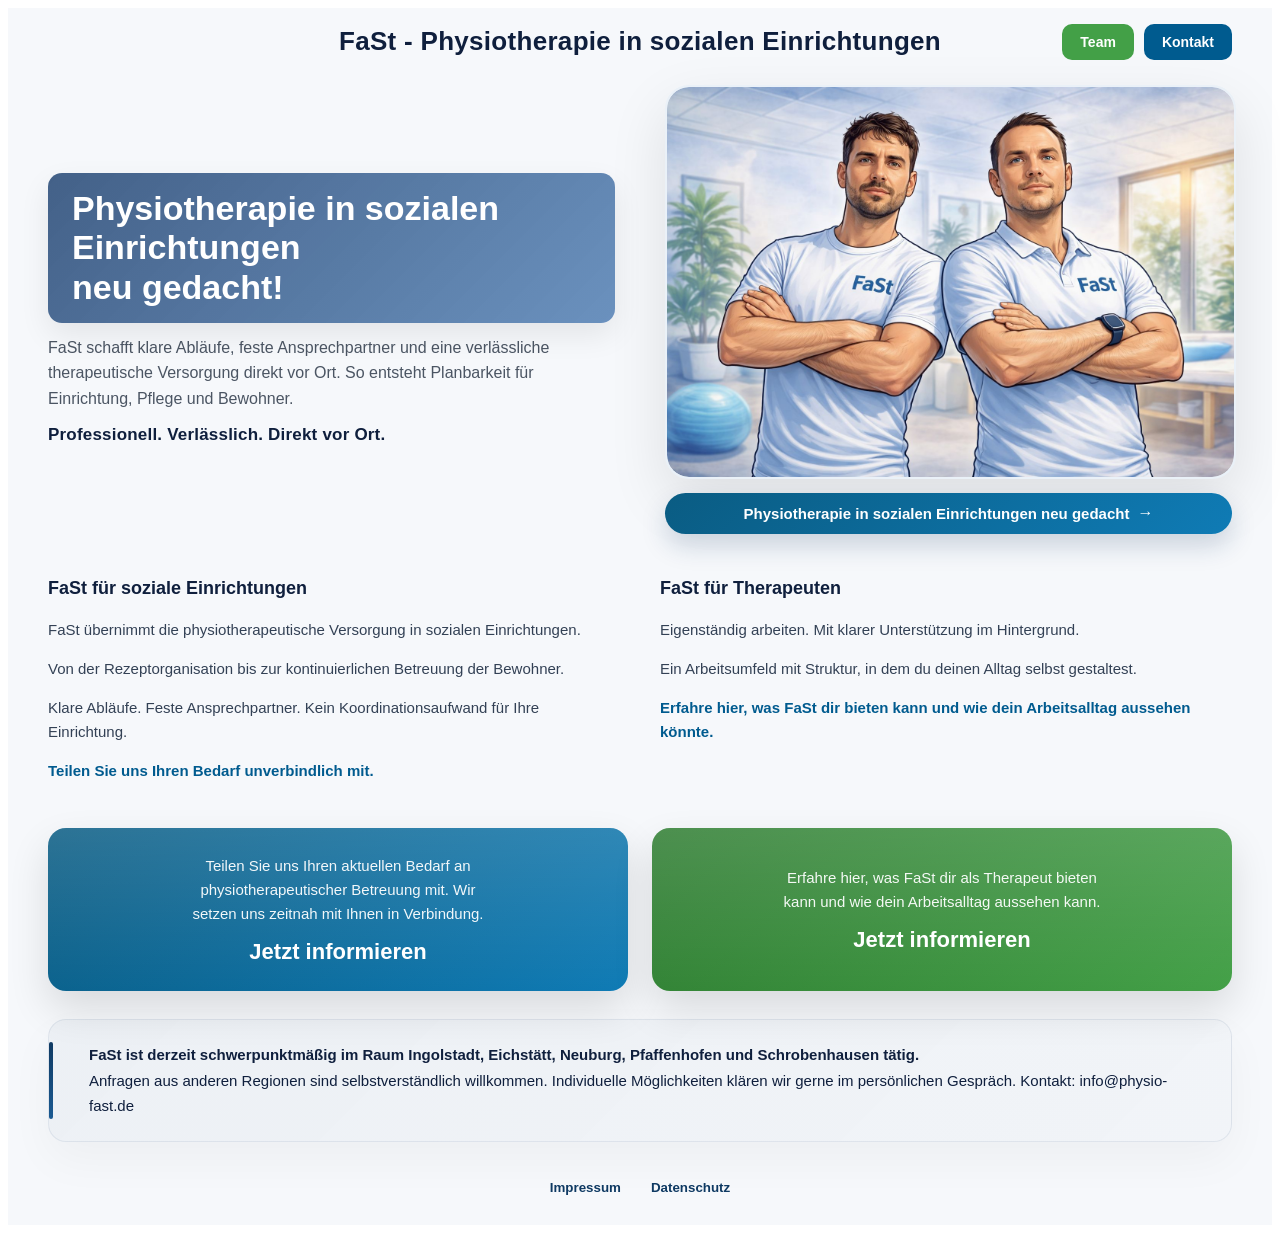
==== commit 2e52f691: "Add files via upload" ====
--- a/index.html
+++ b/index.html
@@ -22,7 +22,7 @@
     <div class="fast-hero-content">
       <div class="fast-text">
         <div class="headline-box">
-          <h1>Physiotherapie neu gedacht<br>in sozialen Einrichtungen</h1>
+          <h1>Physiotherapie in sozialen Einrichtungen<br>neu gedacht!</h1>
         </div>
 
         <p>
--- a/css/style.css
+++ b/css/style.css
@@ -418,7 +418,7 @@
       background:linear-gradient(180deg,#0f3a63,#43a047);opacity:.95;
     }
     .fast-team-visual{position:relative;width:100%;aspect-ratio:1 / 1;border-radius:16px;overflow:hidden;background:#eef2f7;}
-    .fast-team-visual img{width:100%;height:100%;object-fit:cover;display:block;}
+    .fast-team-visual img{width:100%;height:100%;object-fit:contain;display:block;}
     .fast-team-placeholder{
       position:absolute;inset:0;display:none;align-items:center;justify-content:center;text-align:center;
       padding:16px;font-size:15px;font-weight:800;color:#0f3a63;
